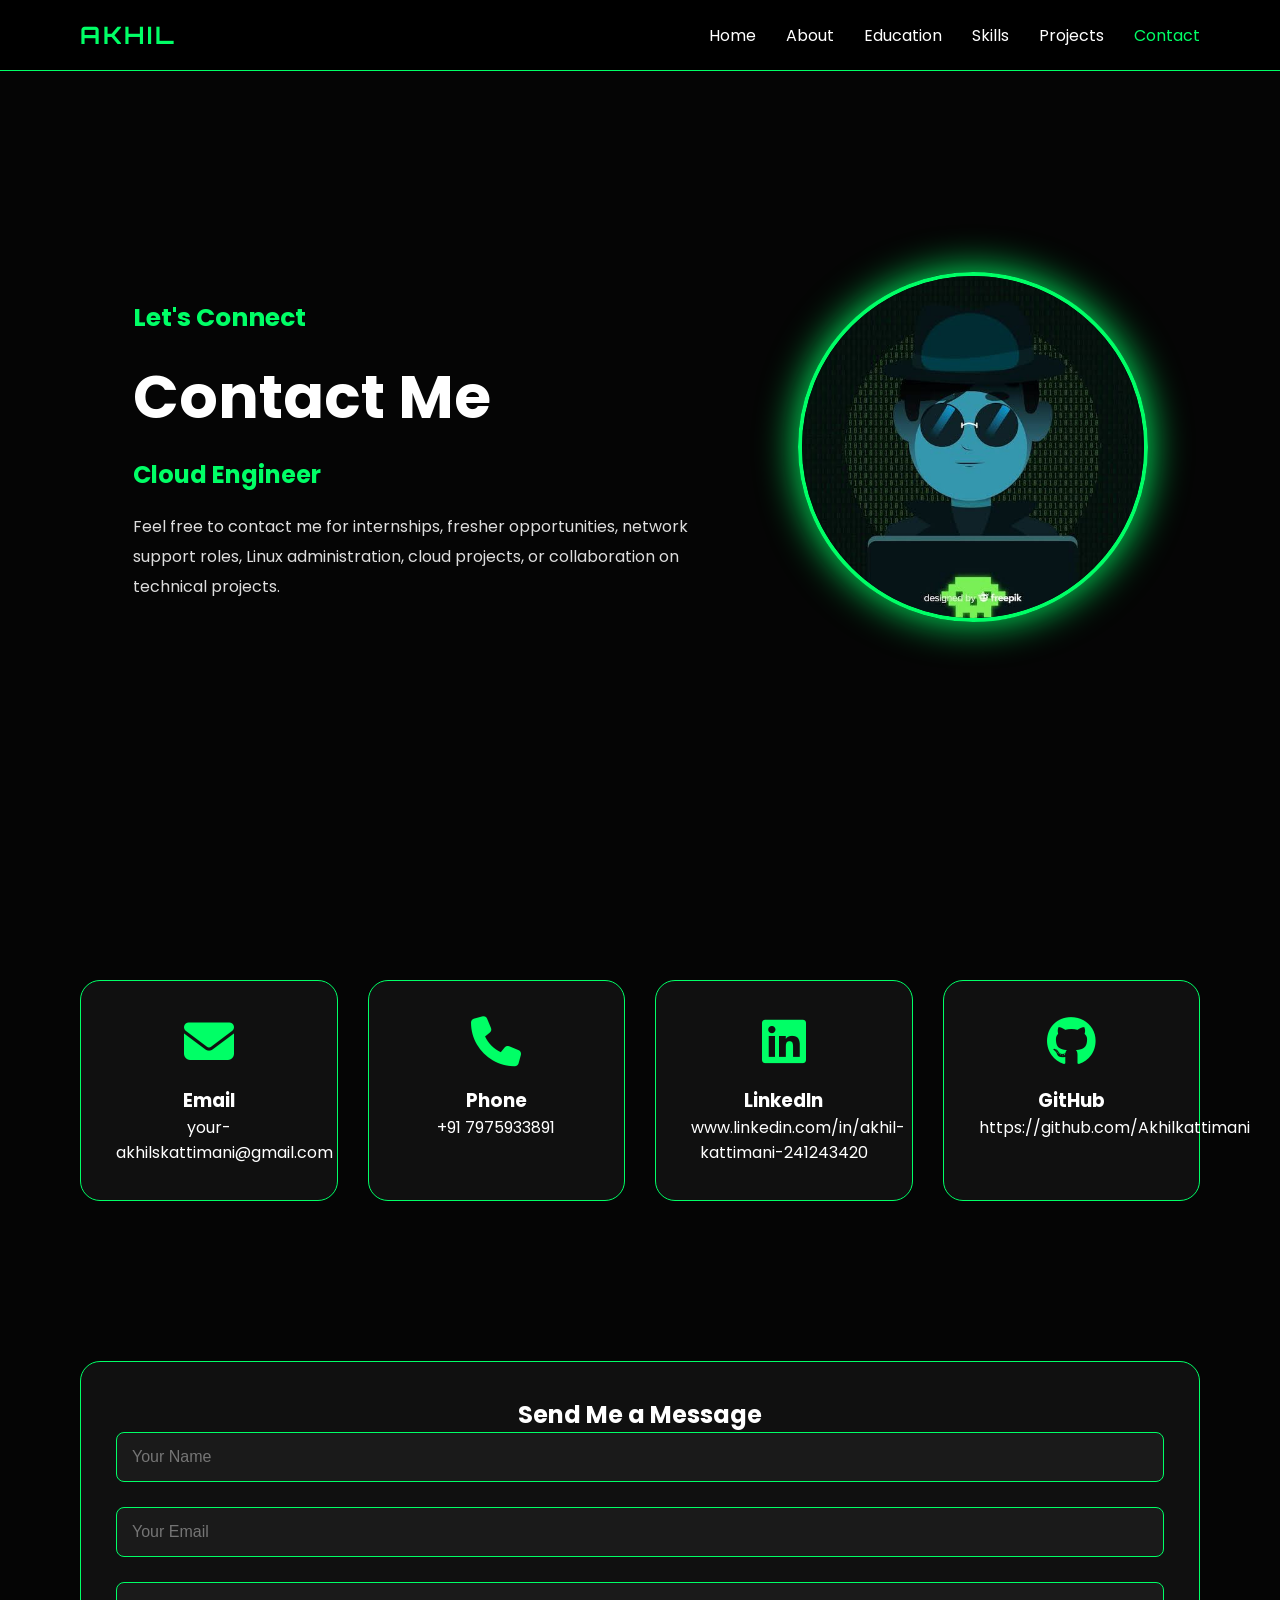
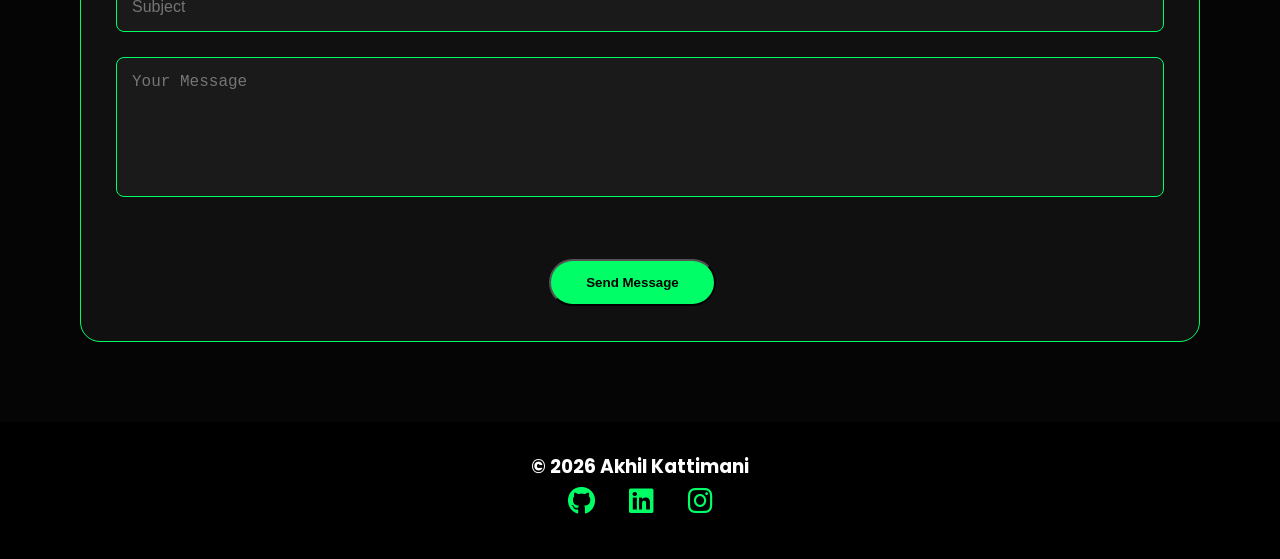
==== contact.html @ 7bd643cf "Add files via upload" ====
<!DOCTYPE html>
<html lang="en">

<head>

<meta charset="UTF-8">
<meta name="viewport" content="width=device-width, initial-scale=1.0">

<title>Contact | Akhil Kattimani</title>

<link rel="stylesheet" href="css/style.css">

<link href="https://fonts.googleapis.com/css2?family=Orbitron:wght@400;700&family=Poppins:wght@300;400;600&display=swap" rel="stylesheet">

<link rel="stylesheet"
href="https://cdnjs.cloudflare.com/ajax/libs/font-awesome/6.5.2/css/all.min.css">

</head>

<body>

<header>

<div class="logo">
<h2>AKHIL</h2>
</div>

<nav>

<ul>

<li><a href="index.html">Home</a></li>
<li><a href="about.html">About</a></li>
<li><a href="education.html">Education</a></li>
<li><a href="skills.html">Skills</a></li>
<li><a href="projects.html">Projects</a></li>
<li><a href="contact.html">Contact</a></li>

</ul>

</nav>

</header>

<section class="hero">

<div class="hero-left">

<h4>Let's Connect</h4>

<h1>Contact Me</h1>

<h2>Available for Networking & Cloud Opportunities</h2>

<p>

Feel free to contact me for internships, fresher opportunities,
network support roles, Linux administration, cloud projects,
or collaboration on technical projects.

</p>

</div>

<div class="hero-right">

<img src="images/profile.jpg" alt="Profile">

</div>

</section>

<section class="cards">

<div class="card">

<i class="fas fa-envelope"></i>

<h3>Email</h3>

<p>your-akhilskattimani@gmail.com</p>

</div>

<div class="card">

<i class="fas fa-phone"></i>

<h3>Phone</h3>

<p>+91 7975933891</p>

</div>

<div class="card">

<i class="fab fa-linkedin"></i>

<h3>LinkedIn</h3>

<p>www.linkedin.com/in/akhil-kattimani-241243420</p>

</div>

<div class="card">

<i class="fab fa-github"></i>

<h3>GitHub</h3>

<p>https://github.com/Akhilkattimani</p>

</div>

</section>

<section class="cards">

<div class="card">

<h2>Send Me a Message</h2>

<form>

<input type="text" placeholder="Your Name" required>

<br><br>

<input type="email" placeholder="Your Email" required>

<br><br>

<input type="text" placeholder="Subject">

<br><br>

<textarea rows="6" placeholder="Your Message"></textarea>

<br><br>

<button class="btn">Send Message</button>

</form>

</div>

</section>

<footer>

<h3>© 2026 Akhil Kattimani</h3>

<div class="social">

<a href="#"><i class="fab fa-github"></i></a>

<a href="#"><i class="fab fa-linkedin"></i></a>

<a href="#"><i class="fab fa-instagram"></i></a>

</div>

</footer>

<script src="js/script.js"></script>

</body>

</html>
---- css/style.css ----
/* Google Fonts */
@import url('https://fonts.googleapis.com/css2?family=Orbitron:wght@500;700&family=Poppins:wght@300;400;600&display=swap');

*{
    margin:0;
    padding:0;
    box-sizing:border-box;
    scroll-behavior:smooth;
}

body{
    font-family:'Poppins',sans-serif;
    background:#050505;
    color:#fff;
    overflow-x:hidden;
}

/* Matrix Background */

body::before{
    content:"";
    position:fixed;
    top:0;
    left:0;
    width:100%;
    height:100%;
    background:url("../images/hacker-bg.jpg") center/cover no-repeat;
    opacity:.15;
    z-index:-2;
}

body::after{
    content:"";
    position:fixed;
    width:100%;
    height:100%;
    background:linear-gradient(to bottom,#000,#001500,#000);
    z-index:-1;
}

/* Navbar */

header{
    position:fixed;
    width:100%;
    top:0;
    display:flex;
    justify-content:space-between;
    align-items:center;
    padding:20px 80px;
    background:rgba(0,0,0,.85);
    backdrop-filter:blur(8px);
    border-bottom:1px solid #00ff66;
}

.logo h2{
    color:#00ff66;
    font-family:'Orbitron',sans-serif;
    letter-spacing:3px;
}

nav ul{
    display:flex;
    list-style:none;
}

nav ul li{
    margin-left:30px;
}

nav ul li a{
    color:white;
    text-decoration:none;
    transition:.3s;
}

nav ul li a:hover{
    color:#00ff66;
}

/* Hero */

.hero{
    min-height:100vh;
    display:flex;
    justify-content:space-around;
    align-items:center;
    padding:120px 80px;
}

.hero-left{
    width:50%;
}

.hero-left h4{
    color:#00ff66;
    font-size:25px;
}

.hero-left h1{
    font-size:60px;
    margin:15px 0;
}

.hero-left h2{
    color:#00ff66;
    margin-bottom:20px;
}

.hero-left p{
    line-height:30px;
    color:#ddd;
}

.hero-right img{
    width:350px;
    border-radius:50%;
    border:4px solid #00ff66;
    box-shadow:0 0 40px #00ff66;
}

/* Buttons */

.btn,
.btn2{

display:inline-block;

margin-top:30px;

padding:14px 35px;

border-radius:40px;

text-decoration:none;

font-weight:bold;

transition:.4s;

}

.btn{
background:#00ff66;
color:black;
margin-right:15px;
}

.btn:hover{
box-shadow:0 0 25px #00ff66;
transform:translateY(-5px);
}

.btn2{
border:2px solid #00ff66;
color:#00ff66;
}

.btn2:hover{
background:#00ff66;
color:black;
}

/* Cards */

.cards{
display:grid;
grid-template-columns:repeat(auto-fit,minmax(250px,1fr));
gap:30px;
padding:80px;
}

.card{
background:#101010;
padding:35px;
text-align:center;
border-radius:20px;
transition:.4s;
border:1px solid #00ff66;
}

.card:hover{
transform:translateY(-10px);
box-shadow:0 0 20px #00ff66;
}

.card i{
font-size:50px;
color:#00ff66;
margin-bottom:20px;
}

/* Stats */

.stats{
display:flex;
justify-content:space-evenly;
padding:80px;
background:#0a0a0a;
}

.stats h1{
font-size:45px;
color:#00ff66;
}

.stats p{
text-align:center;
}

/* Footer */

footer{
padding:30px;
text-align:center;
background:#000;
}

.social a{
color:#00ff66;
font-size:28px;
margin:15px;
transition:.3s;
}

.social a:hover{
color:white;
}

/* Responsive */

@media(max-width:900px){

header{
padding:20px;
flex-direction:column;
}

nav ul{
margin-top:20px;
flex-wrap:wrap;
justify-content:center;
}

.hero{
flex-direction:column-reverse;
text-align:center;
}

.hero-left,
.hero-right{
width:100%;
}

.hero-left h1{
font-size:40px;
}

.hero-right img{
width:250px;
margin-bottom:40px;
}

.stats{
flex-direction:column;
gap:30px;
}

.cards{
padding:30px;
}

}

.progress{
width:100%;
height:20px;
background:#222;
border-radius:30px;
margin-top:15px;
overflow:hidden;
}

.bar{
height:100%;
background:#00ff66;
text-align:right;
padding-right:10px;
line-height:20px;
font-size:12px;
font-weight:bold;
color:#000;
border-radius:30px;
}

.ccna{width:90%;}
.linux{width:88%;}
.aws{width:85%;}
.windows{width:80%;}
.shell{width:75%;}
.git{width:80%;}
.docker{width:60%;}
.k8s{width:50%;}


input,
textarea{

width:100%;
padding:15px;
border:none;
outline:none;
background:#1a1a1a;
color:white;
border:1px solid #00ff66;
border-radius:8px;
font-size:16px;

}

textarea{

resize:none;

}

form button{

cursor:pointer;

}
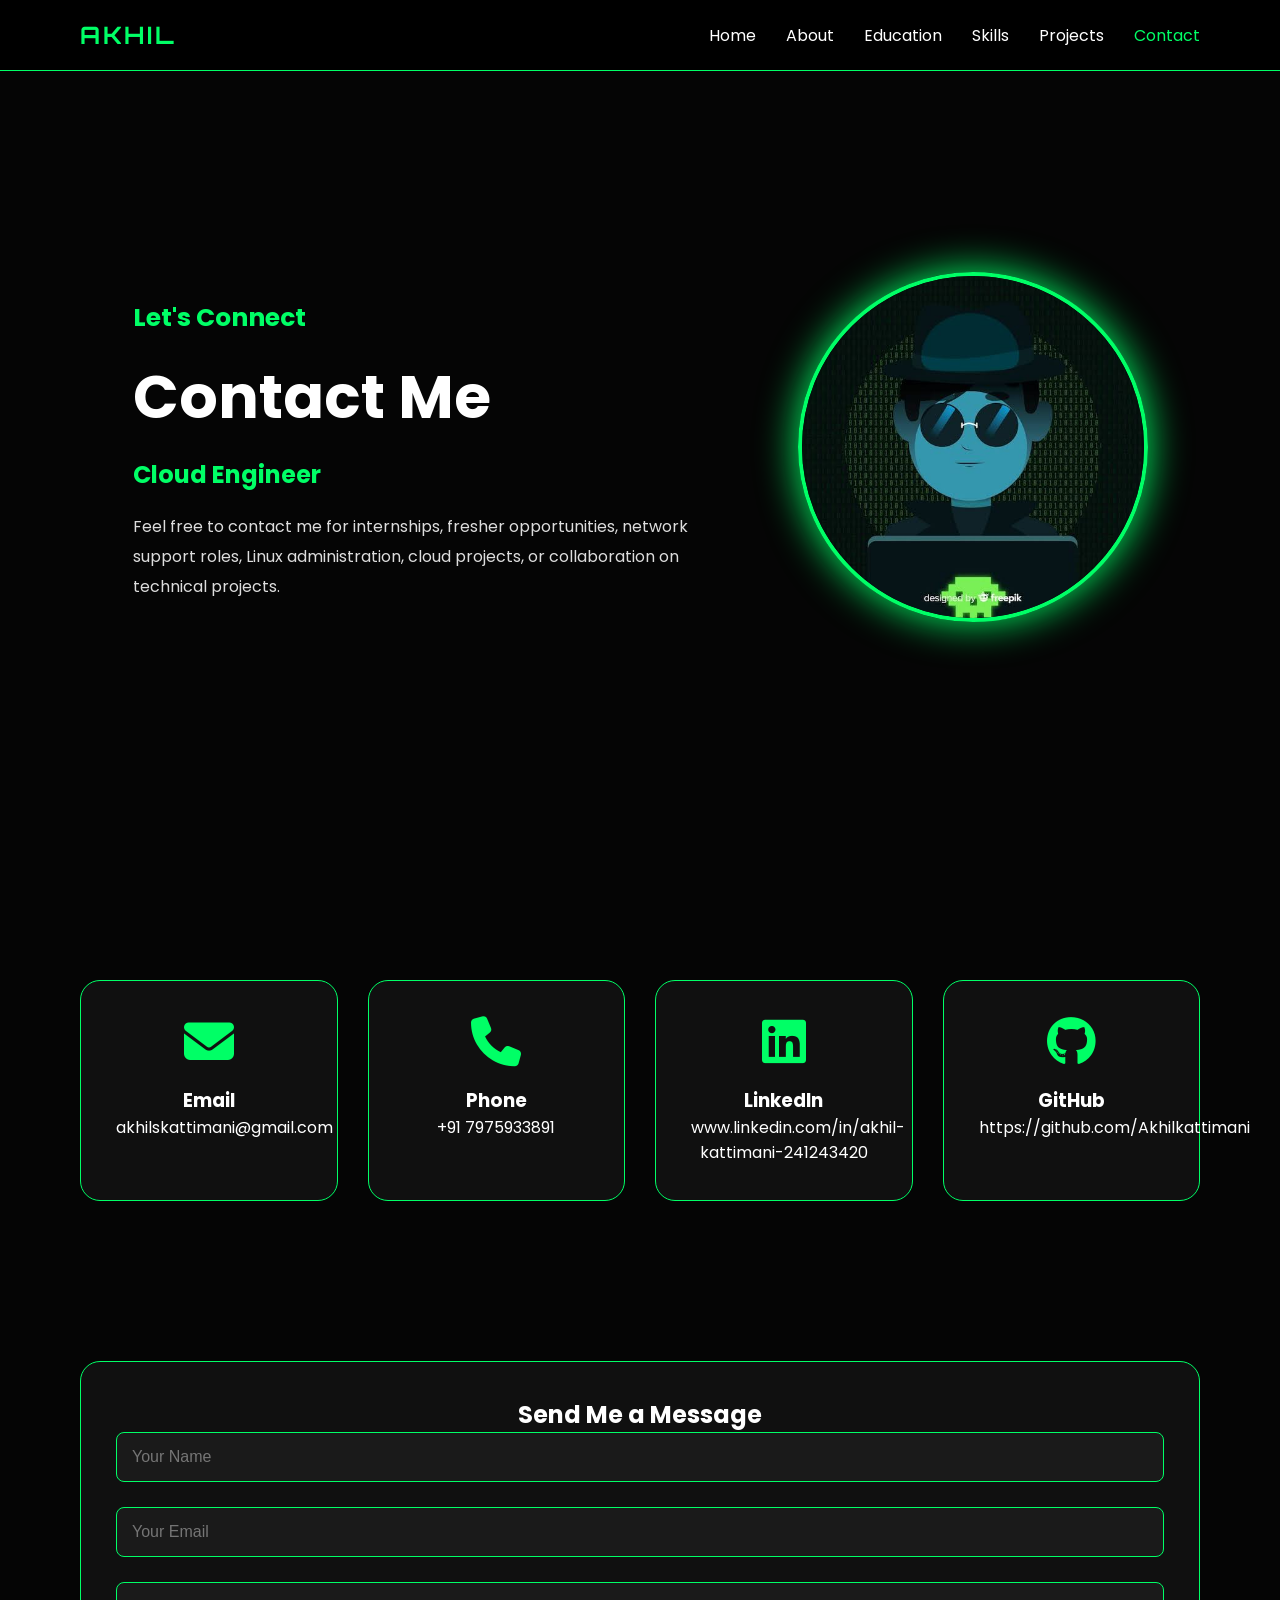
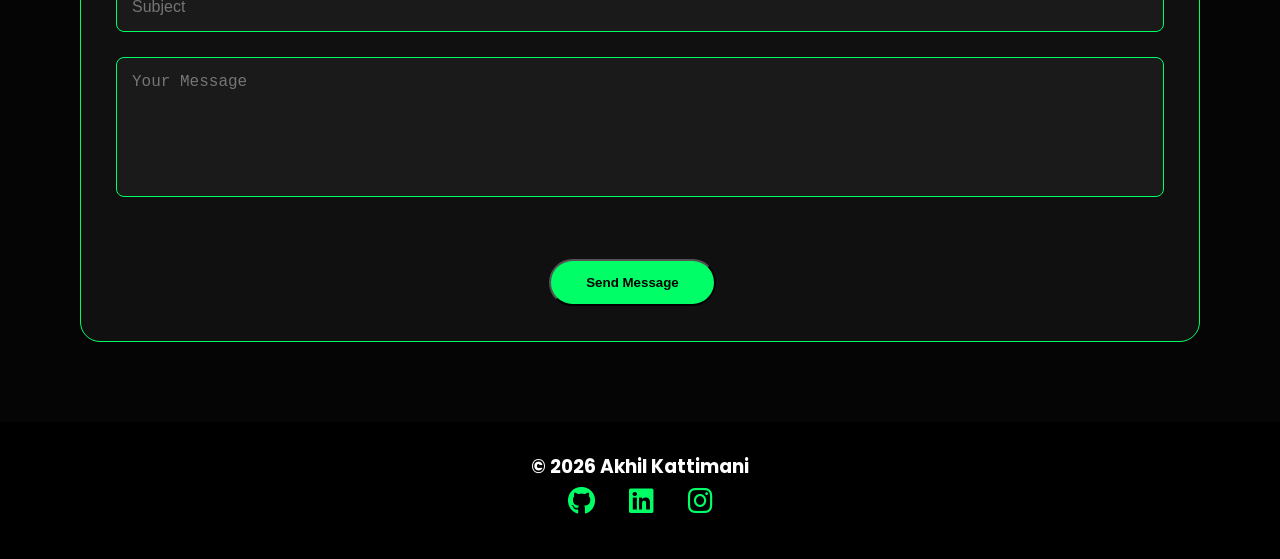
==== commit 43f42f43: "Update contact.html" ====
--- a/contact.html
+++ b/contact.html
@@ -78,7 +78,7 @@
 
 <h3>Email</h3>
 
-<p>your-akhilskattimani@gmail.com</p>
+<p>akhilskattimani@gmail.com</p>
 
 </div>
 
@@ -166,4 +166,4 @@
 
 </body>
 
-</html>+</html>
